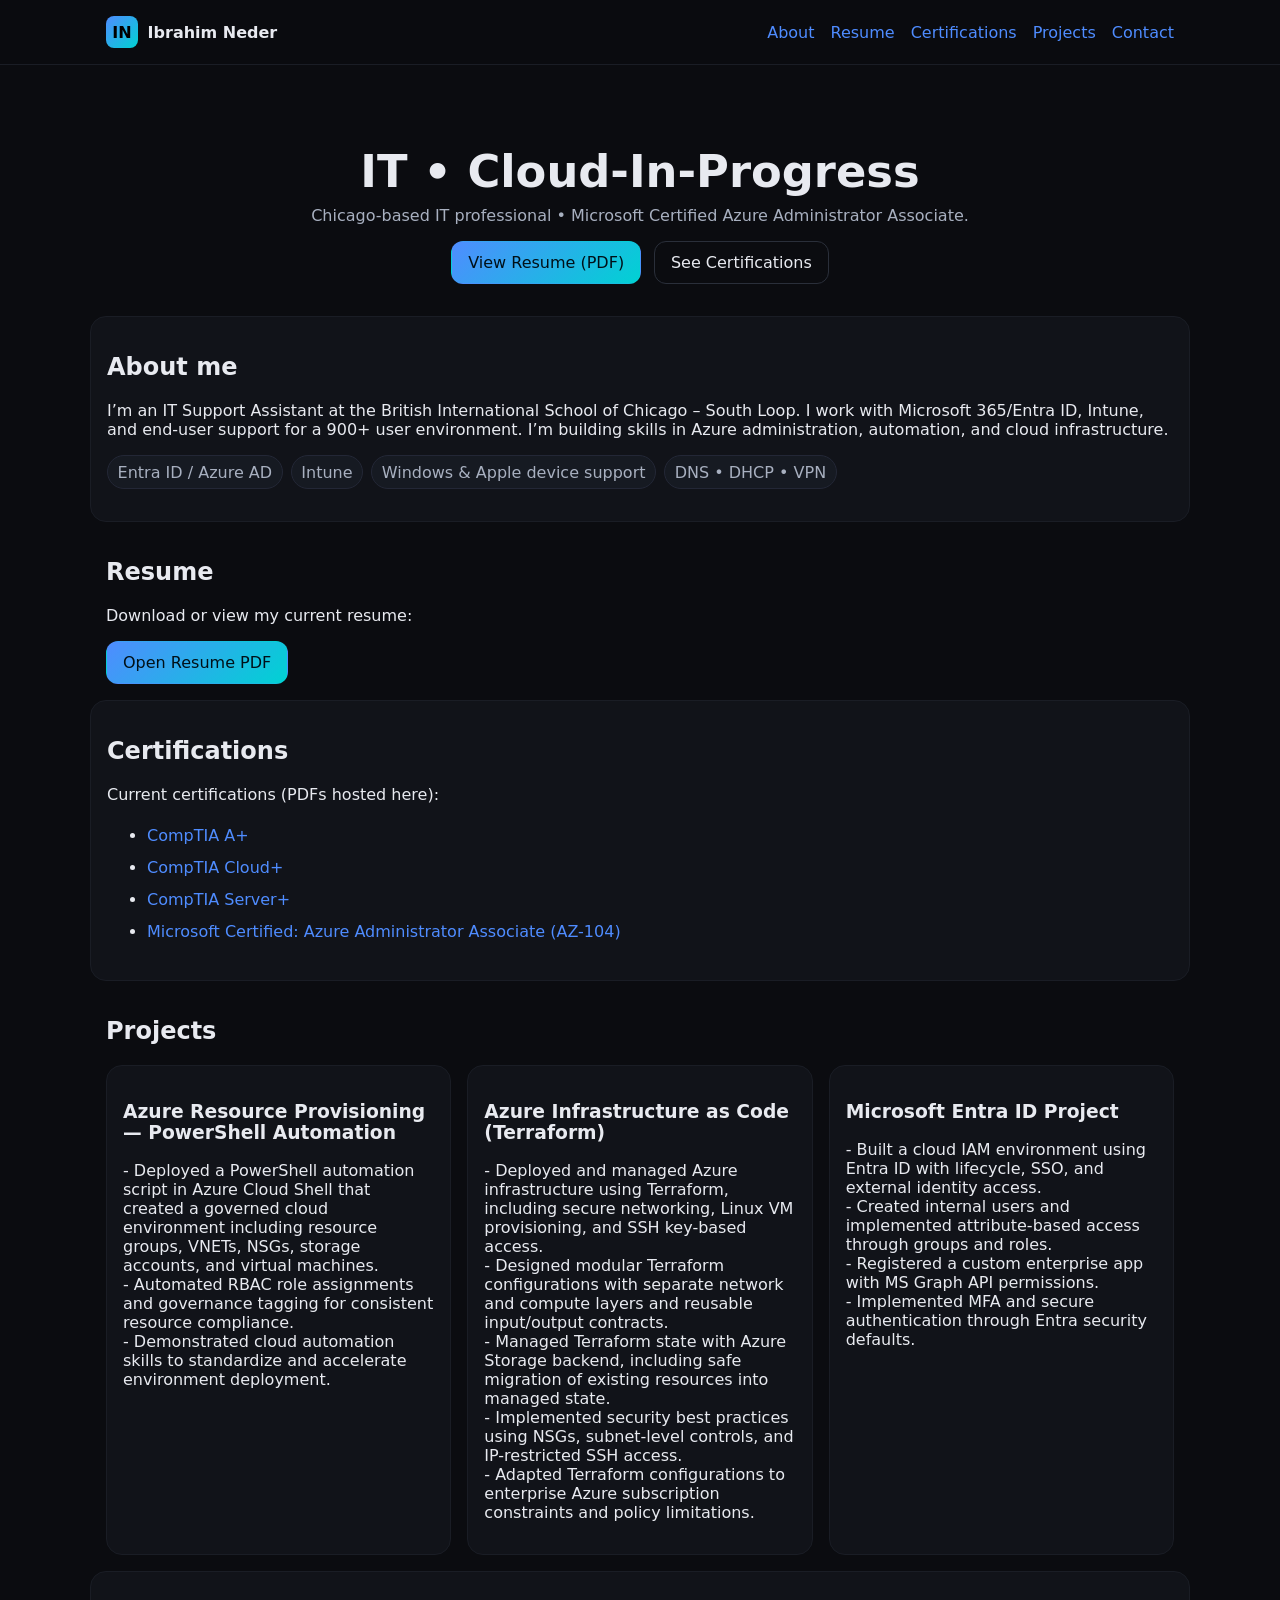
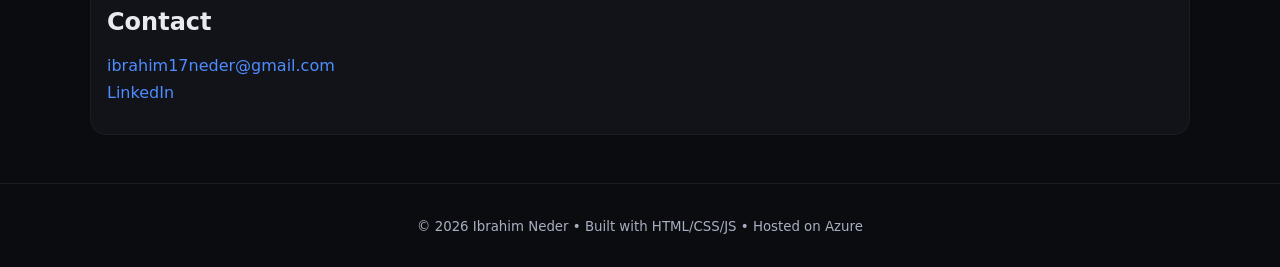
==== src/index.html @ 2bf42d9e "Initial commit: Add terraform infra, github actions workflow, and readme" ====
<!DOCTYPE html>
<html lang="en">
<head>
  <meta charset="utf-8" />
  <meta name="viewport" content="width=device-width, initial-scale=1" />
  <title>Ibrahim Neder — Portfolio</title>
  <meta name="description" content="Portfolio site for Ibrahim Neder: resume, certifications, and projects." />
  <link rel="stylesheet" href="styles.css" />
  <link rel="icon" href="data:image/svg+xml,<svg xmlns='http://www.w3.org/2000/svg' viewBox='0 0 100 100'><text y='.9em' font-size='90'>💼</text></svg>">
</head>
<body>
  <header class="site-header">
    <div class="container">
      <div class="brand">
        <span class="logo">IN</span>
        <a href="#" class="brand-text">Ibrahim Neder</a>
      </div>
      <nav id="nav">
        <a href="#about">About</a>
        <a href="#resume">Resume</a>
        <a href="#certs">Certifications</a>
        <a href="#projects">Projects</a>
        <a href="#contact">Contact</a>
      </nav>
      <button class="menu-btn" id="menuBtn" aria-label="Open menu">☰</button>
    </div>
  </header>

  <main>
    <section class="hero container">
      <h1>IT • Cloud-In-Progress</h1>
      <p>Chicago-based IT professional • Microsoft Certified Azure Administrator Associate.</p>
      <div class="cta">
        <a class="btn primary" href="assets/pdf/Ibrahim Neder Resume.pdf" target="_blank" rel="noopener">View Resume (PDF)</a>
        <a class="btn" href="#certs">See Certifications</a>
      </div>
    </section>

    <section id="about" class="container card">
      <h2>About me</h2>
      <p>
        I’m an IT Support Assistant at the British International School of Chicago – South Loop.
        I work with Microsoft 365/Entra ID, Intune, and end-user support for a 900+ user environment.
        I’m building skills in Azure administration, automation, and cloud infrastructure.
      </p>
      <ul class="pill-list">
        <li>Entra ID / Azure AD</li>
        <li>Intune</li>
        <li>Windows & Apple device support</li>
        <li>DNS • DHCP • VPN</li>
      </ul>
    </section>

    <section id="resume" class="container">
      <h2>Resume</h2>
      <p>Download or view my current resume:</p>
      <a class="btn primary" href="assets/pdf/Ibrahim Neder Resume.pdf" target="_blank" rel="noopener">Open Resume PDF</a>
    </section>

    <section id="certs" class="container card">
      <h2>Certifications</h2>
      <p>Current certifications (PDFs hosted here):</p>
      <ul class="link-list">
        <li><a href="assets/pdf/A+.pdf" target="_blank" rel="noopener">CompTIA A+</a></li>
        <li><a href="assets/pdf/Cloud+.pdf" target="_blank" rel="noopener">CompTIA Cloud+</a></li>
        <li><a href="assets/pdf/Server+.pdf" target="_blank" rel="noopener">CompTIA Server+</a></li>
        <li><a href="assets/pdf/AZ-104.pdf" target="_blank" rel="noopener">Microsoft Certified: Azure Administrator Associate (AZ-104)</a></li>
      </ul>
    </section>

   <section id="projects" class="container">
  <h2>Projects</h2>
  <div class="grid">

    <article class="card">
      <h3>Azure Resource Provisioning — PowerShell Automation</h3>
      <p>
        - Deployed a PowerShell automation script in Azure Cloud Shell that created a governed cloud environment including resource groups, VNETs, NSGs, storage accounts, and virtual machines.<br>
        - Automated RBAC role assignments and governance tagging for consistent resource compliance.<br>
        - Demonstrated cloud automation skills to standardize and accelerate environment deployment.<br>
      </p>
    </article>

    <article class="card">
      <h3>Azure Infrastructure as Code (Terraform)</h3>
      <p>
        - Deployed and managed Azure infrastructure using Terraform, including secure networking, Linux VM provisioning, and SSH key-based access. <br> 

- Designed modular Terraform configurations with separate network and compute layers and reusable input/output contracts. <br>

- Managed Terraform state with Azure Storage backend, including safe migration of existing resources into managed state. <br>

 - Implemented security best practices using NSGs, subnet-level controls, and IP-restricted SSH access. <br>

- Adapted Terraform configurations to enterprise Azure subscription constraints and policy limitations. <br>
      </p>
    </article>

    <article class="card">
      <h3>Microsoft Entra ID Project</h3>
      <p>
        - Built a cloud IAM environment using Entra ID with lifecycle, SSO, and external identity access.<br>
        - Created internal users and implemented attribute-based access through groups and roles.<br>
        - Registered a custom enterprise app with MS Graph API permissions.<br>
        - Implemented MFA and secure authentication through Entra security defaults.
      </p>
    </article>

  </div>
</section>


    <section id="contact" class="container card">
      <h2>Contact</h2>
      <ul class="contact">
        <li><a href="mailto:ibrahim17neder@gmail.com">ibrahim17neder@gmail.com</a></li>
        <li><a href="https://www.linkedin.com/in/ibrahim-neder-083670188/" target="_blank" rel="noopener">LinkedIn</a></li>
      </ul>
    </section>
  </main>

  <footer class="site-footer">
    <div class="container">
      <small>© <span id="year"></span> Ibrahim Neder • Built with HTML/CSS/JS • Hosted on Azure</small>
    </div>
  </footer>

  <script src="script.js"></script>
</body>
</html>
---- src/styles.css ----
/* Minimal, clean styling */
:root {
  --bg: #0b0c10;
  --panel: #111319;
  --text: #e8eaf0;
  --muted: #a8b0c0;
  --brand: #4f8cff;
  --brand-2: #00d2d3;
  --ring: rgba(79,140,255,.35);
}

* { box-sizing: border-box; }
html, body { margin: 0; padding: 0; background: var(--bg); color: var(--text); font-family: system-ui, -apple-system, Segoe UI, Roboto, Ubuntu, Cantarell, 'Helvetica Neue', Arial, 'Noto Sans', 'Apple Color Emoji', 'Segoe UI Emoji'; }
a { color: var(--brand); text-decoration: none; }
a:hover { text-decoration: underline; }
.container { width: min(100%, 1100px); margin: 0 auto; padding: 1rem; }
.site-header { position: sticky; top: 0; z-index: 10; background: rgba(11,12,16,.7); backdrop-filter: blur(6px); border-bottom: 1px solid #1a1d25; }
.site-header .container { display: flex; align-items: center; gap: 1rem; }
.brand { display: flex; align-items: center; gap: .6rem; font-weight: 700; }
.logo { display: inline-grid; place-items: center; width: 32px; height: 32px; border-radius: 8px; background: linear-gradient(135deg, var(--brand), var(--brand-2)); color: #000; font-weight: 800; }
.brand-text { color: var(--text); text-decoration: none; }
nav { margin-left: auto; display: flex; gap: 1rem; }
.menu-btn { display: none; margin-left: auto; background: transparent; border: 1px solid #2a2f3a; color: var(--text); padding: .4rem .6rem; border-radius: 8px; }
.hero { padding: 5rem 1rem 2rem; text-align: center; }
.hero h1 { font-size: clamp(1.8rem, 3.5vw, 3rem); margin: 0 0 .5rem; }
.hero p { color: var(--muted); margin: 0 0 1rem; }
.cta { display: flex; gap: .8rem; justify-content: center; flex-wrap: wrap; }
.btn { display: inline-block; padding: .7rem 1rem; border: 1px solid #2a2f3a; border-radius: 12px; color: var(--text); text-decoration: none; }
.btn.primary { background: linear-gradient(135deg, var(--brand), var(--brand-2)); color: #001018; border-color: transparent; box-shadow: 0 0 0 0px var(--ring); }
.btn.primary:focus-visible { outline: none; box-shadow: 0 0 0 6px var(--ring); }
.card { background: var(--panel); border: 1px solid #1a1d25; border-radius: 16px; padding: 1rem; }
.grid { display: grid; grid-template-columns: repeat(auto-fit, minmax(240px, 1fr)); gap: 1rem; }
.pill-list { display: flex; flex-wrap: wrap; gap: .5rem; padding-left: 0; list-style: none; }
.pill-list li { background: #161a22; border: 1px solid #232736; color: var(--muted); padding: .4rem .6rem; border-radius: 999px; }
.link-list { line-height: 2; }
.hint { color: var(--muted); font-size: .9rem; }
.site-footer { border-top: 1px solid #1a1d25; margin-top: 3rem; }
.site-footer .container { text-align: center; padding: 2rem 1rem; color: var(--muted); }
.contact { list-style: none; padding-left: 0; display: grid; gap: .5rem; }
@media (max-width: 760px) {
  nav { display: none; }
  nav.open { display: flex; flex-direction: column; gap: .6rem; position: absolute; right: 1rem; top: 3.2rem; background: var(--panel); padding: .8rem; border: 1px solid #1a1d25; border-radius: 12px; }
  .menu-btn { display: inline-block; }
}
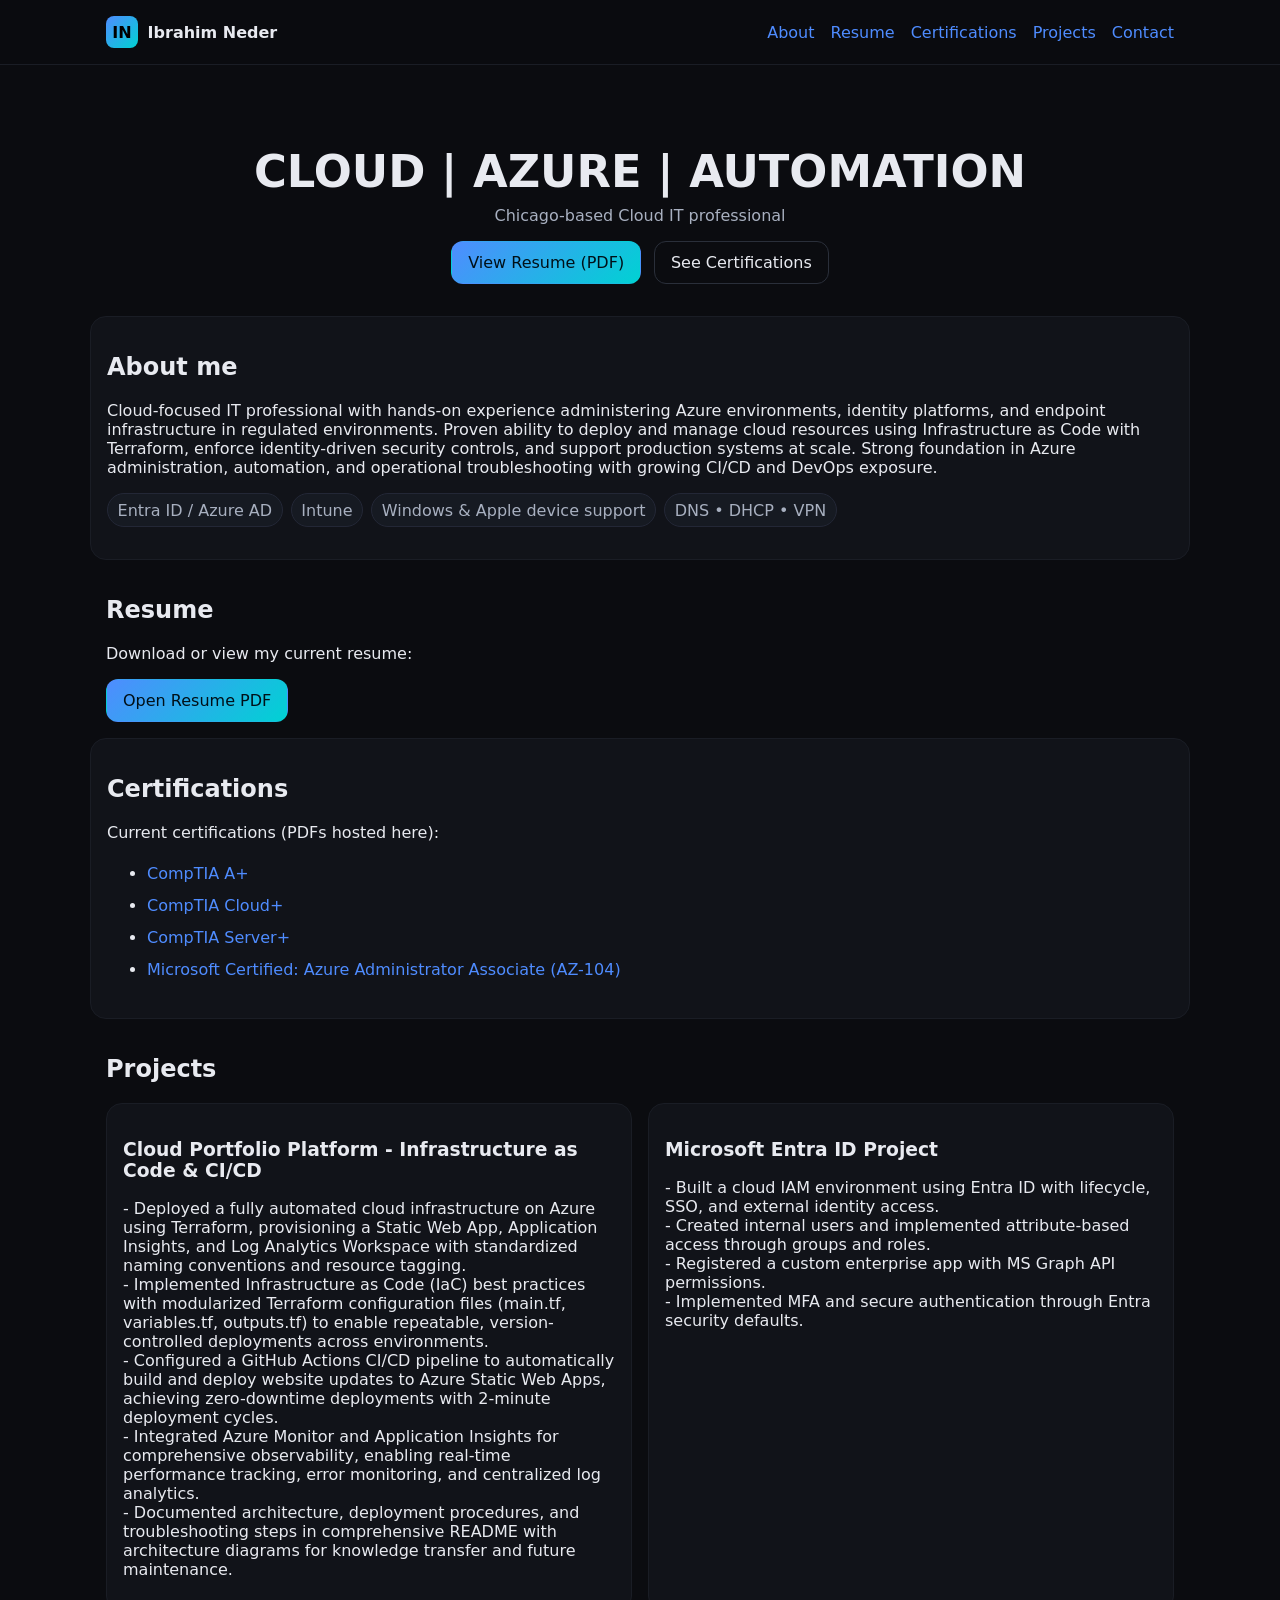
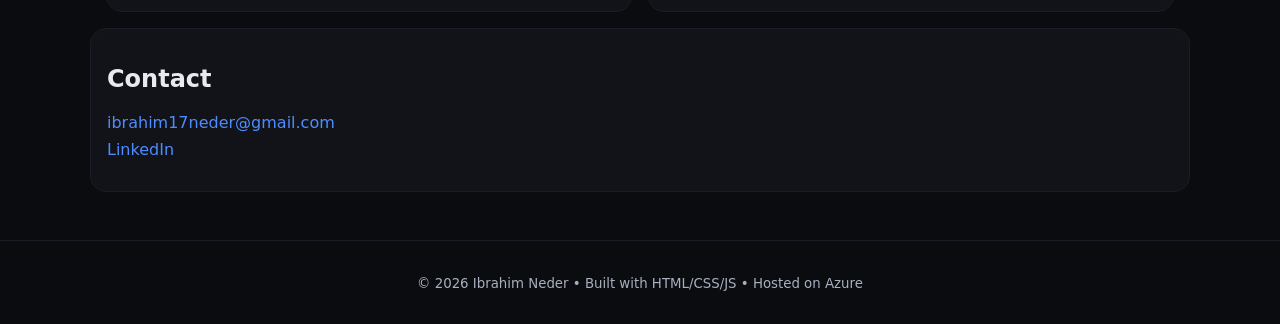
==== commit 380e8a46: "update :)" ====
--- a/src/index.html
+++ b/src/index.html
@@ -28,8 +28,8 @@
 
   <main>
     <section class="hero container">
-      <h1>IT • Cloud-In-Progress</h1>
-      <p>Chicago-based IT professional • Microsoft Certified Azure Administrator Associate.</p>
+      <h1>CLOUD | AZURE | AUTOMATION </h1>
+      <p>Chicago-based Cloud IT professional</p>
       <div class="cta">
         <a class="btn primary" href="assets/pdf/Ibrahim Neder Resume.pdf" target="_blank" rel="noopener">View Resume (PDF)</a>
         <a class="btn" href="#certs">See Certifications</a>
@@ -39,9 +39,7 @@
     <section id="about" class="container card">
       <h2>About me</h2>
       <p>
-        I’m an IT Support Assistant at the British International School of Chicago – South Loop.
-        I work with Microsoft 365/Entra ID, Intune, and end-user support for a 900+ user environment.
-        I’m building skills in Azure administration, automation, and cloud infrastructure.
+        Cloud-focused IT professional with hands-on experience administering Azure environments, identity platforms, and endpoint infrastructure in regulated environments. Proven ability to deploy and manage cloud resources using Infrastructure as Code with Terraform, enforce identity-driven security controls, and support production systems at scale. Strong foundation in Azure administration, automation, and operational troubleshooting with growing CI/CD and DevOps exposure.
       </p>
       <ul class="pill-list">
         <li>Entra ID / Azure AD</li>
@@ -73,28 +71,19 @@
   <div class="grid">
 
     <article class="card">
-      <h3>Azure Resource Provisioning — PowerShell Automation</h3>
+      <h3>Cloud Portfolio Platform - Infrastructure as Code & CI/CD</h3>
       <p>
-        - Deployed a PowerShell automation script in Azure Cloud Shell that created a governed cloud environment including resource groups, VNETs, NSGs, storage accounts, and virtual machines.<br>
-        - Automated RBAC role assignments and governance tagging for consistent resource compliance.<br>
-        - Demonstrated cloud automation skills to standardize and accelerate environment deployment.<br>
+          
+- Deployed  a fully automated cloud infrastructure on Azure using Terraform, provisioning a Static Web App, Application Insights, and Log Analytics Workspace with standardized naming conventions and resource tagging.<br>
+- Implemented Infrastructure as Code (IaC) best practices with modularized Terraform configuration files (main.tf, variables.tf, outputs.tf) to enable repeatable, version-controlled deployments across environments.<br>
+- Configured a GitHub Actions CI/CD pipeline to automatically build and deploy website updates to Azure Static Web Apps, achieving zero-downtime deployments with  2-minute deployment cycles.<br>
+- Integrated Azure Monitor and Application Insights for comprehensive observability, enabling real-time performance tracking, error monitoring, and centralized log analytics.<br>
+- Documented architecture, deployment procedures, and troubleshooting steps in comprehensive README with architecture diagrams for knowledge transfer and future maintenance.<br>
+
       </p>
     </article>
 
-    <article class="card">
-      <h3>Azure Infrastructure as Code (Terraform)</h3>
-      <p>
-        - Deployed and managed Azure infrastructure using Terraform, including secure networking, Linux VM provisioning, and SSH key-based access. <br> 
-
-- Designed modular Terraform configurations with separate network and compute layers and reusable input/output contracts. <br>
-
-- Managed Terraform state with Azure Storage backend, including safe migration of existing resources into managed state. <br>
-
- - Implemented security best practices using NSGs, subnet-level controls, and IP-restricted SSH access. <br>
-
-- Adapted Terraform configurations to enterprise Azure subscription constraints and policy limitations. <br>
-      </p>
-    </article>
+   
 
     <article class="card">
       <h3>Microsoft Entra ID Project</h3>
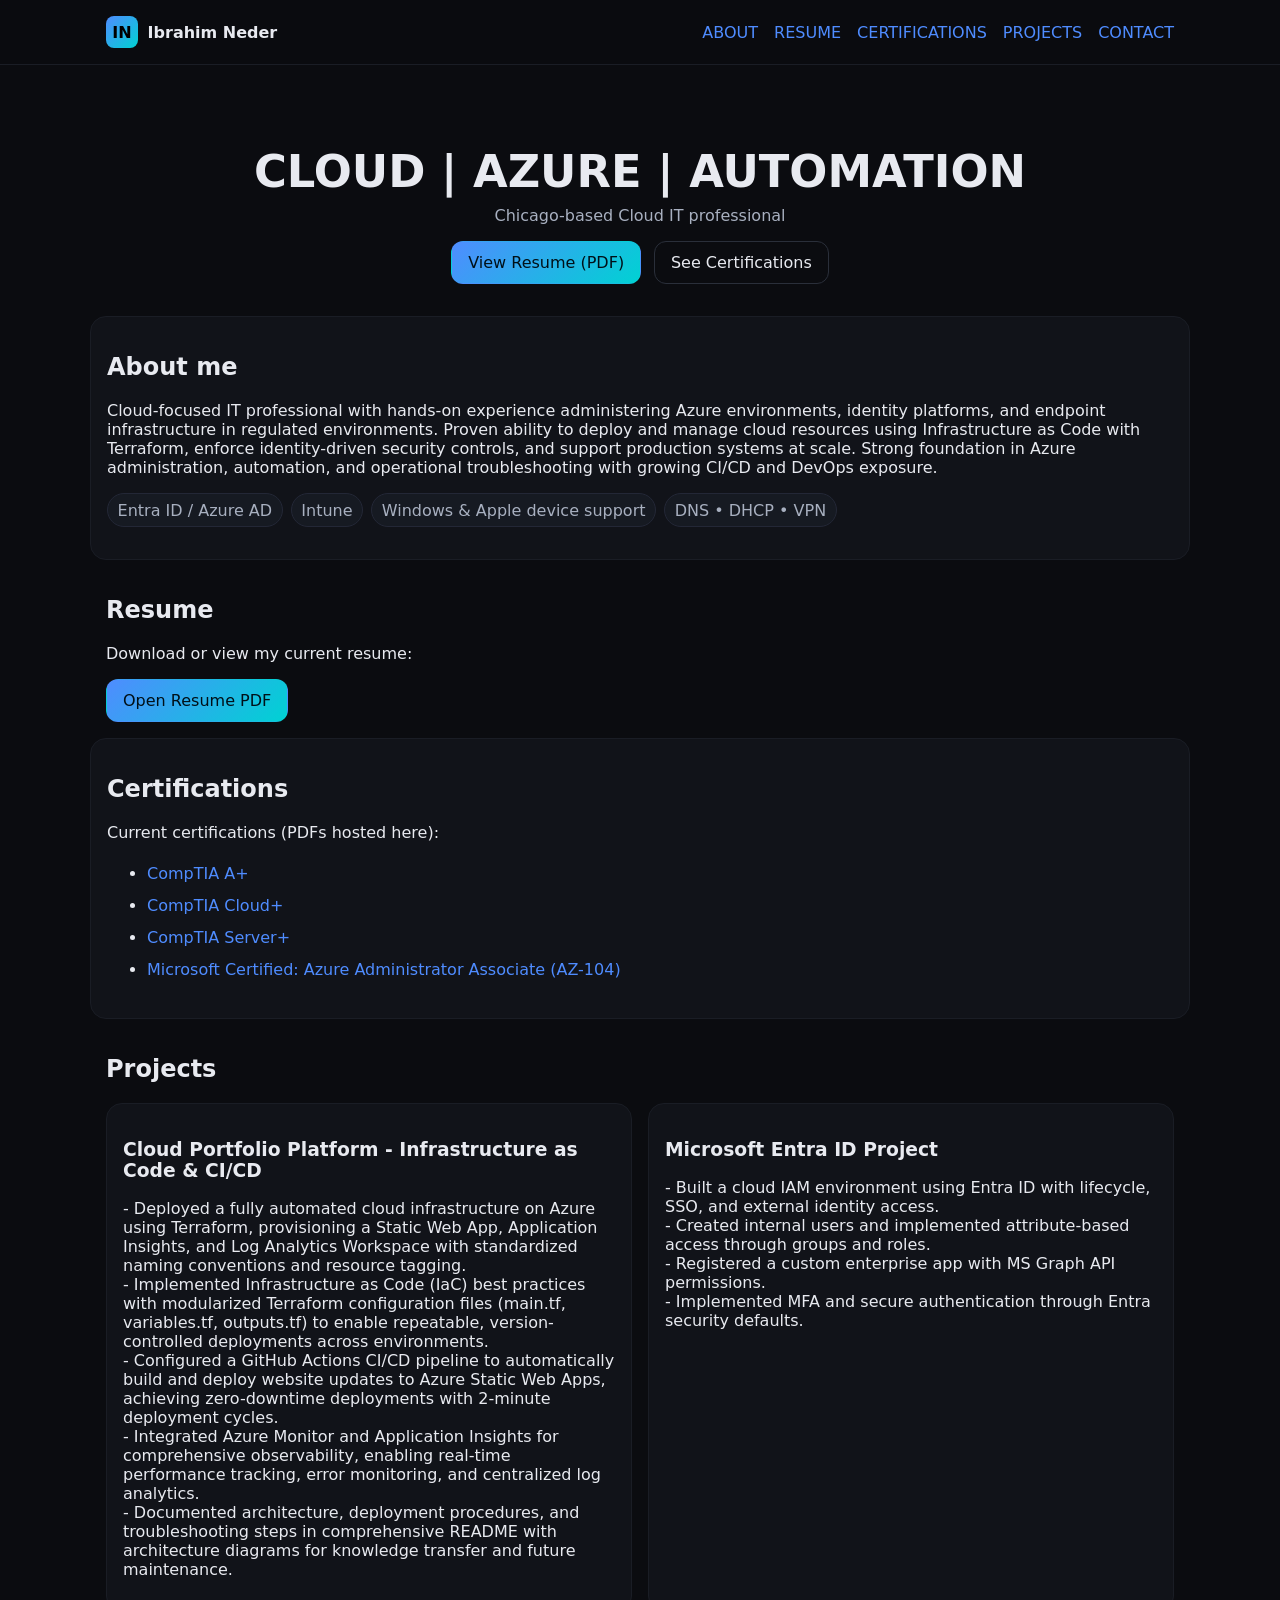
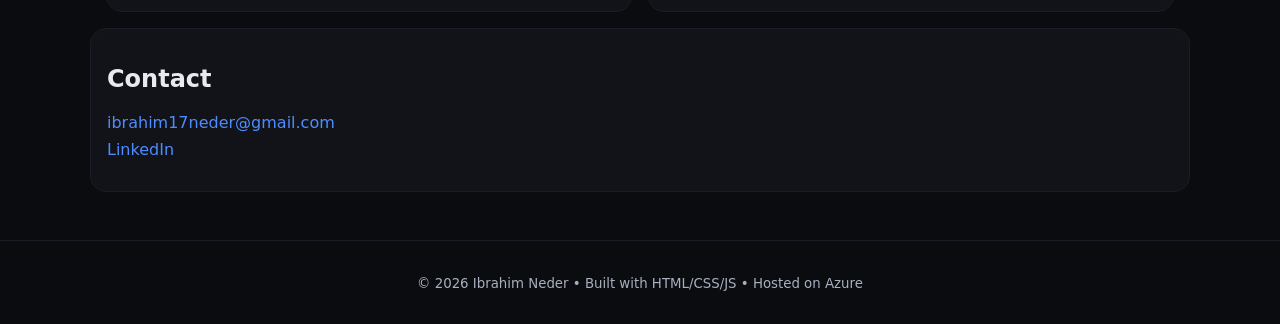
==== commit 4ea393df: "Test HTML change to observer pipeline behavior" ====
--- a/src/index.html
+++ b/src/index.html
@@ -16,11 +16,11 @@
         <a href="#" class="brand-text">Ibrahim Neder</a>
       </div>
       <nav id="nav">
-        <a href="#about">About</a>
-        <a href="#resume">Resume</a>
-        <a href="#certs">Certifications</a>
-        <a href="#projects">Projects</a>
-        <a href="#contact">Contact</a>
+        <a href="#about">ABOUT</a>
+        <a href="#resume">RESUME</a>
+        <a href="#certs">CERTIFICATIONS</a>
+        <a href="#projects">PROJECTS</a>
+        <a href="#contact">CONTACT</a>
       </nav>
       <button class="menu-btn" id="menuBtn" aria-label="Open menu">☰</button>
     </div>
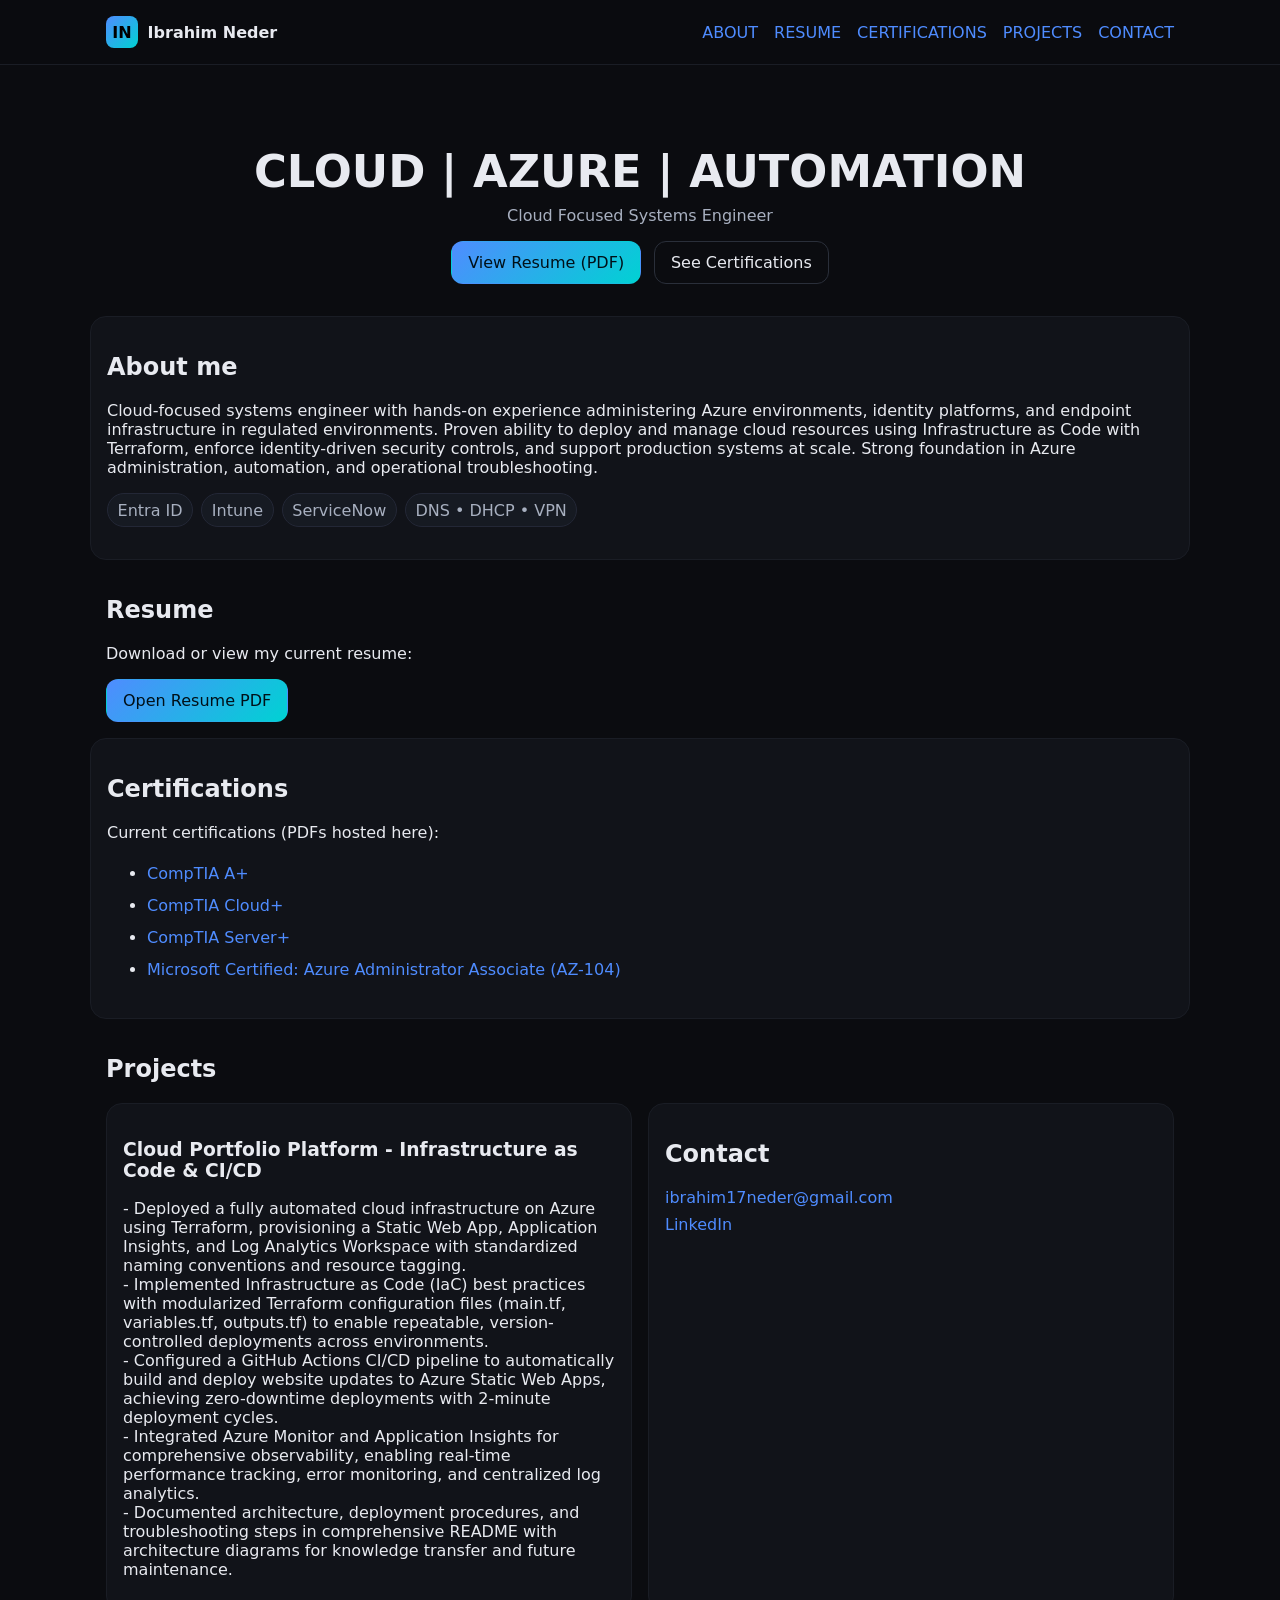
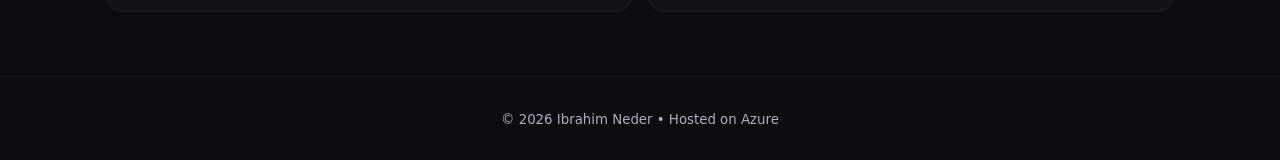
==== commit bb55768c: "Update HTML Content and resume" ====
--- a/src/index.html
+++ b/src/index.html
@@ -29,7 +29,7 @@
   <main>
     <section class="hero container">
       <h1>CLOUD | AZURE | AUTOMATION </h1>
-      <p>Chicago-based Cloud IT professional</p>
+      <p>Cloud Focused Systems Engineer</p>
       <div class="cta">
         <a class="btn primary" href="assets/pdf/Ibrahim Neder Resume.pdf" target="_blank" rel="noopener">View Resume (PDF)</a>
         <a class="btn" href="#certs">See Certifications</a>
@@ -39,12 +39,12 @@
     <section id="about" class="container card">
       <h2>About me</h2>
       <p>
-        Cloud-focused IT professional with hands-on experience administering Azure environments, identity platforms, and endpoint infrastructure in regulated environments. Proven ability to deploy and manage cloud resources using Infrastructure as Code with Terraform, enforce identity-driven security controls, and support production systems at scale. Strong foundation in Azure administration, automation, and operational troubleshooting with growing CI/CD and DevOps exposure.
+        Cloud-focused systems engineer with hands-on experience administering Azure environments, identity platforms, and endpoint infrastructure in regulated environments. Proven ability to deploy and manage cloud resources using Infrastructure as Code with Terraform, enforce identity-driven security controls, and support production systems at scale. Strong foundation in Azure administration, automation, and operational troubleshooting.
       </p>
       <ul class="pill-list">
-        <li>Entra ID / Azure AD</li>
+        <li>Entra ID</li>
         <li>Intune</li>
-        <li>Windows & Apple device support</li>
+        <li>ServiceNow</li>
         <li>DNS • DHCP • VPN</li>
       </ul>
     </section>
@@ -83,22 +83,6 @@
       </p>
     </article>
 
-   
-
-    <article class="card">
-      <h3>Microsoft Entra ID Project</h3>
-      <p>
-        - Built a cloud IAM environment using Entra ID with lifecycle, SSO, and external identity access.<br>
-        - Created internal users and implemented attribute-based access through groups and roles.<br>
-        - Registered a custom enterprise app with MS Graph API permissions.<br>
-        - Implemented MFA and secure authentication through Entra security defaults.
-      </p>
-    </article>
-
-  </div>
-</section>
-
-
     <section id="contact" class="container card">
       <h2>Contact</h2>
       <ul class="contact">
@@ -110,7 +94,7 @@
 
   <footer class="site-footer">
     <div class="container">
-      <small>© <span id="year"></span> Ibrahim Neder • Built with HTML/CSS/JS • Hosted on Azure</small>
+      <small>© <span id="year"></span> Ibrahim Neder • Hosted on Azure</small>
     </div>
   </footer>
 
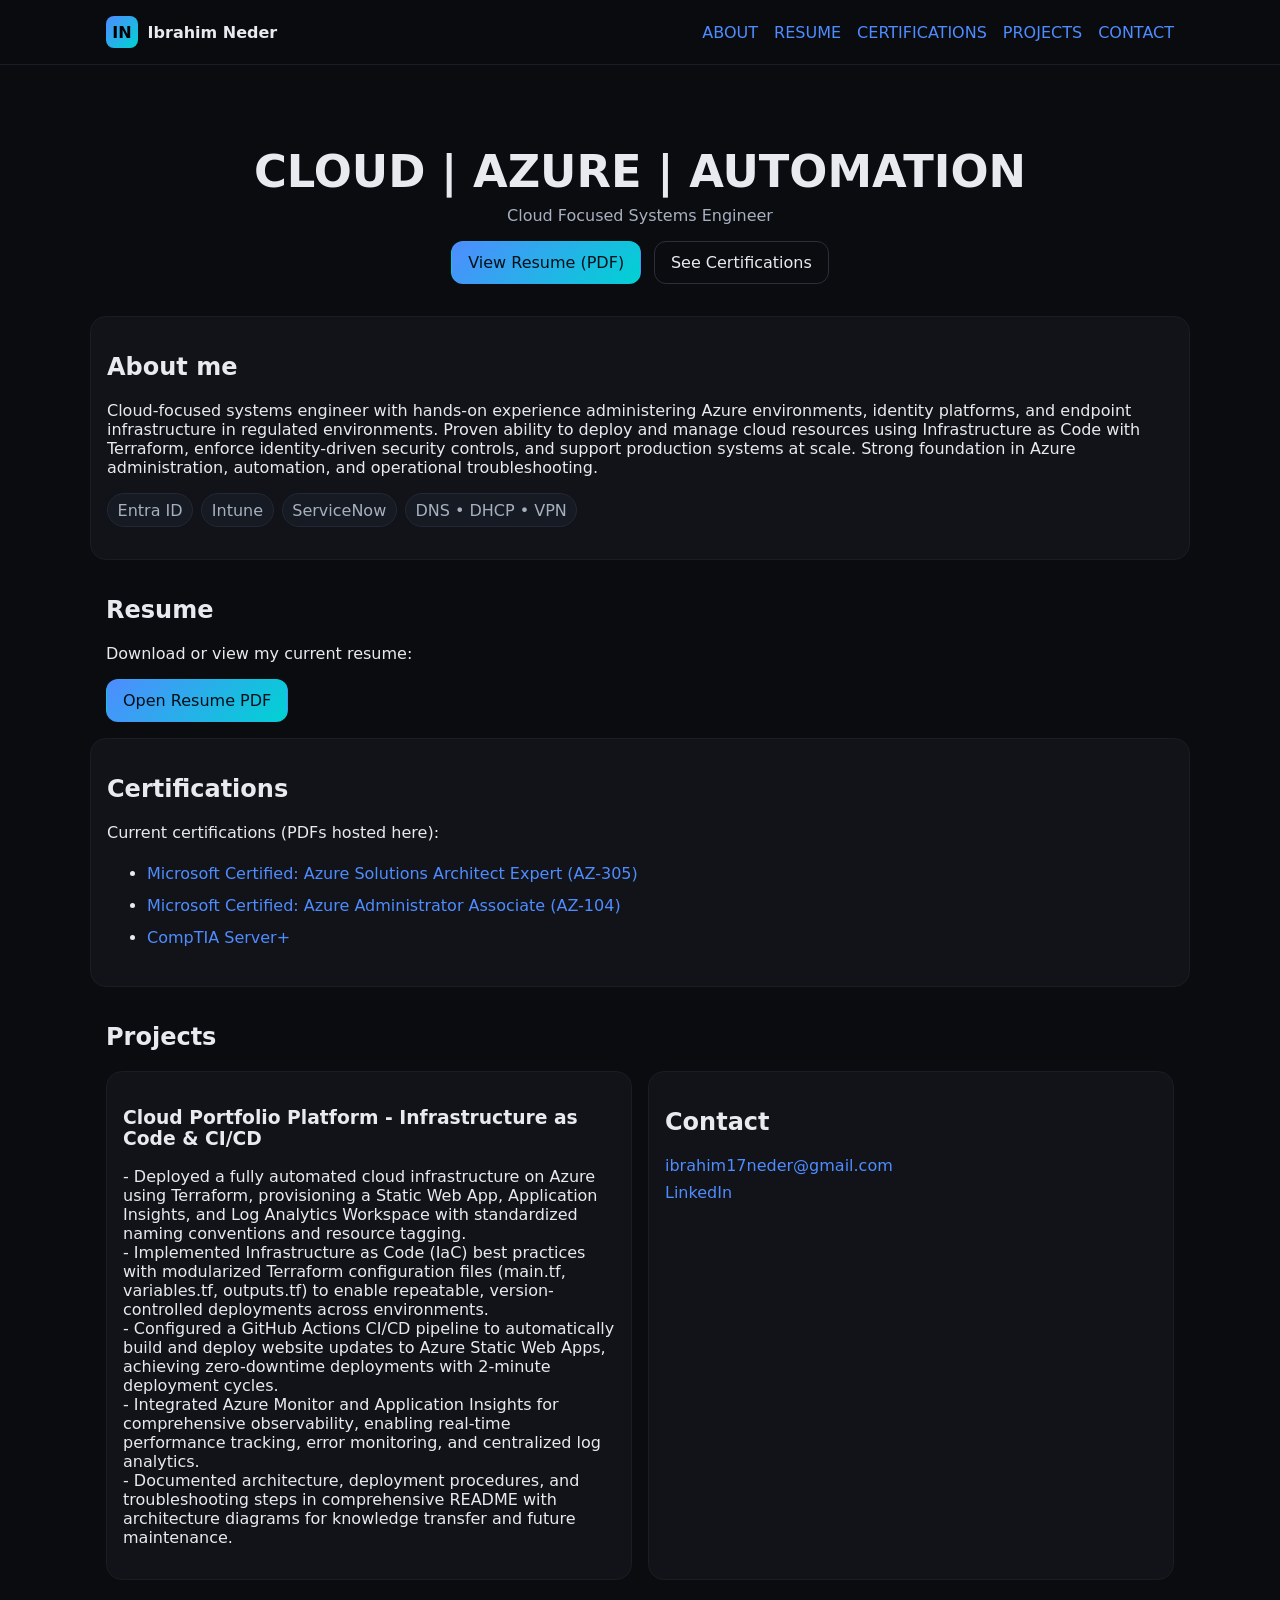
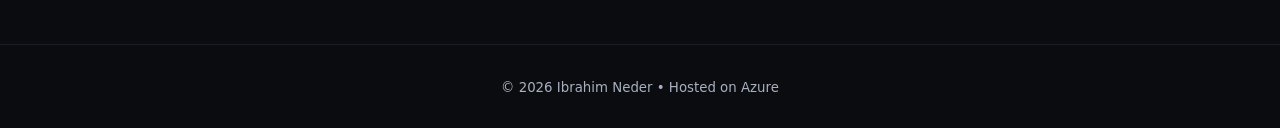
==== commit 31ef695e: "Update HTML content and Resume" ====
--- a/src/index.html
+++ b/src/index.html
@@ -59,10 +59,10 @@
       <h2>Certifications</h2>
       <p>Current certifications (PDFs hosted here):</p>
       <ul class="link-list">
-        <li><a href="assets/pdf/A+.pdf" target="_blank" rel="noopener">CompTIA A+</a></li>
-        <li><a href="assets/pdf/Cloud+.pdf" target="_blank" rel="noopener">CompTIA Cloud+</a></li>
+        
+        <li><a href="assets/pdf/AZ-305.pdf" target="_blank" rel="noopener">Microsoft Certified: Azure Solutions Architect Expert (AZ-305)</a></li>
+        <li><a href="assets/pdf/AZ-104.pdf" target="_blank" rel="noopener">Microsoft Certified: Azure Administrator Associate (AZ-104)</a></li>
         <li><a href="assets/pdf/Server+.pdf" target="_blank" rel="noopener">CompTIA Server+</a></li>
-        <li><a href="assets/pdf/AZ-104.pdf" target="_blank" rel="noopener">Microsoft Certified: Azure Administrator Associate (AZ-104)</a></li>
       </ul>
     </section>
 
